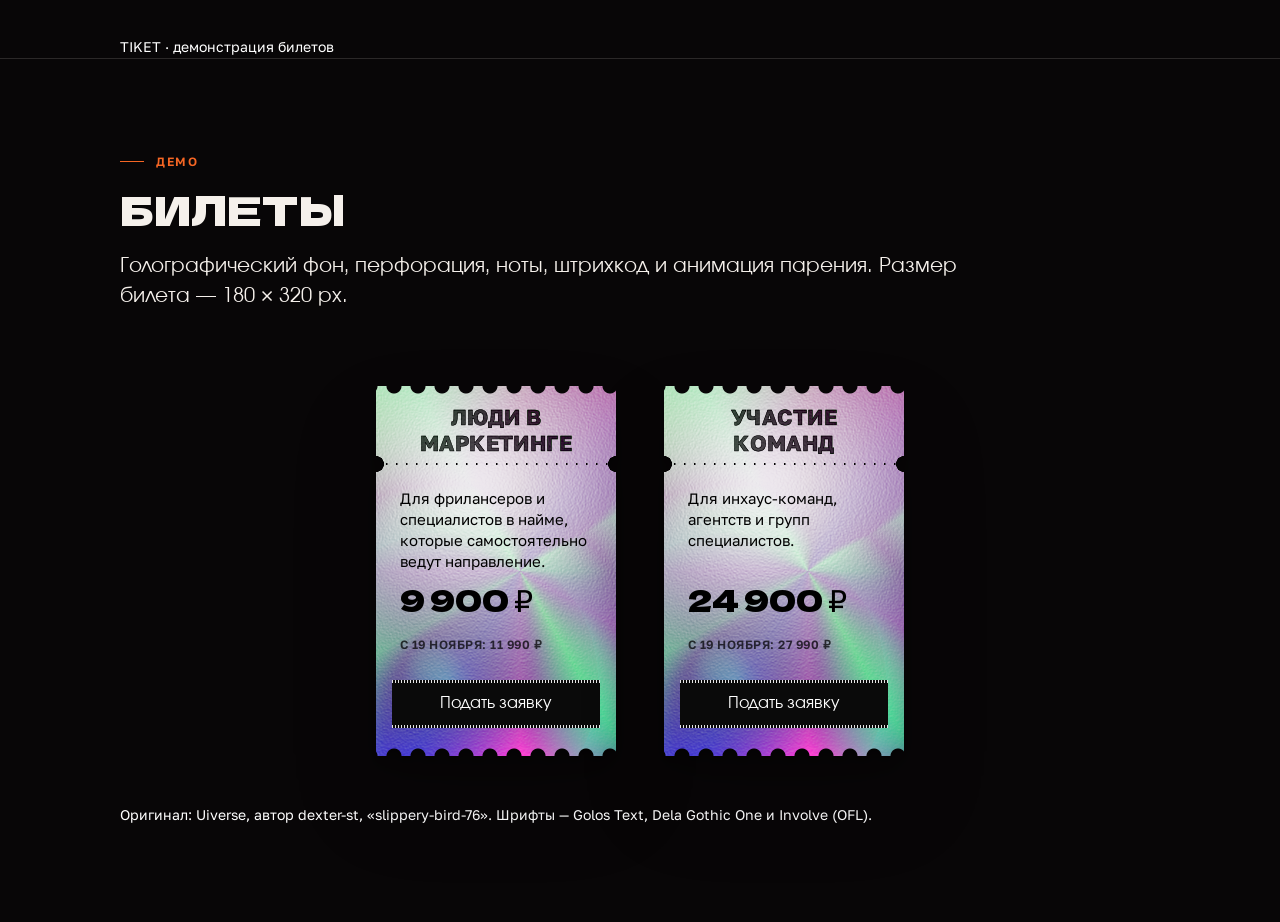
==== tiket/index.html @ 667cc705 "Tiket: демонстрация билетов" ====
<!DOCTYPE html>
<html lang="ru">
<head>
  <meta charset="UTF-8" />
  <meta name="viewport" content="width=device-width, initial-scale=1" />
  <title>Tiket — билеты</title>
  <meta name="theme-color" content="#080607" />
  <link rel="icon" href="data:image/svg+xml,%3Csvg xmlns='http://www.w3.org/2000/svg' viewBox='0 0 32 32'%3E%3Crect width='32' height='32' rx='6' fill='%23F56624'/%3E%3C/svg%3E">
  <link rel="stylesheet" href="css/tokens.css?v=9" />
  <link rel="stylesheet" href="css/style.css?v=51" />

  <style>
    /* ==========================================================================
       Билеты — стиль Uiverse (dexter-st, slippery-bird-76), перенесён без
       изменения значений. Отличия только технические:
       1) классы получили префикс ticket-, чтобы стили сайта (.card, .header,
          .footer, .body, .number и т.д.) не перекрывали билет;
       2) keyframes и id SVG-фильтра переименованы, чтобы не пересекаться с сайтом;
       3) возвращены значения по умолчанию демо-страницы Uiverse: чёрный текст,
          line-height normal, нулевой радиус (сайт задаёт белый текст и радиус 4px);
       4) один общий SVG-фильтр на два билета (в оригинале фильтр лежал в карточке);
       5) шрифты демо берутся из локальной папки fonts.
       ========================================================================== */

    .ticket-demo {
      position: relative;
      display: flex;
      flex-wrap: wrap;
      align-items: flex-start;
      justify-content: center;
      gap: 48px;
      padding: 24px 0 8px;
    }

    .ticket-filter {
      position: absolute;
      width: 0;
      height: 0;
      overflow: hidden;
    }

    /* ---------- оригинальный CSS билета ---------- */

    .ticket {
      --width: 240px;
      --height: 370px;
      --perforation-size: 12px;
      --cutouts-adjust: 70px;

      position: relative;
      display: grid;
      grid-template-rows: auto 1fr auto;
      gap: 1rem;
      grid-template-areas:
        "header"
        "body"
        "footer";

      width: var(--width);
      height: var(--height);
      padding: var(--perforation-size) 0;

      font-family: var(--font-base);
      font-size: 1rem;
      user-select: none;
      overflow: hidden;

      /* возврат к значениям по умолчанию оригинальной демо-страницы */
      color: #000;
      line-height: normal;
      border-radius: 0;

      filter: drop-shadow(0 2px 1px #00000025) drop-shadow(0 4px 3px #00000025)
        drop-shadow(0 10px 9px #00000025) drop-shadow(0 20px 20px #00000025)
        drop-shadow(0 40px 40px #00000025);
      animation: ticket-hover 3s ease infinite;
      will-change: transform;
    }

    @keyframes ticket-hover {
      50% {
        transform: translateY(-7px);
      }
    }

    .ticket-bg {
      position: absolute;
      inset: 0;
      border-radius: inherit;
      background-color: #fff;
      filter: url(#ticket-bump);
      mask:
        /* top perforations */
        radial-gradient(
          circle at 50% 0,
          #fff0 calc(var(--perforation-size) - 5px),
          #000 calc(var(--perforation-size) - 4px)
        ),
        /* bottom perforations */
          radial-gradient(
            circle at 50% 100%,
            #fff0 calc(var(--perforation-size) - 5px),
            #000 calc(var(--perforation-size) - 4px)
          ),
        /* left notch */
          radial-gradient(circle 8px at left center, #000 98%, #0000 100%),
        /* right notch */
          radial-gradient(circle 8px at right center, #000 98%, #0000 100%),
        /* cut perforation */
          repeating-linear-gradient(
            90deg,
            #000 10px,
            #000 15px,
            #0000 16px,
            #0000 24px
          );

      mask-repeat: repeat-x, repeat-x, no-repeat, no-repeat, repeat-x;

      mask-size:
        calc(var(--perforation-size) * 2) 100%,
        calc(var(--perforation-size) * 2) 100%,
        16px 16px,
        16px 16px,
        10px 2px;

      mask-position:
        calc(0.5 * var(--perforation-size)) top,
        calc(0.5 * var(--perforation-size)) bottom,
        left var(--cutouts-adjust),
        right var(--cutouts-adjust),
        0 calc(var(--cutouts-adjust) + 7px);

      mask-composite: intersect, exclude, add, add;
    }

    .ticket-holographic {
      background-image: linear-gradient(to bottom, #fe58, 90%, #0002),
        conic-gradient(
          at 60% 50%,
          #ccc,
          #ff6bfe,
          #00f9f8,
          #ddd,
          #0081fd,
          #eef0bc,
          #0081fd,
          #ff6bfe,
          #0002,
          #0081fd,
          #ddd,
          #01fefb,
          #ccc
        );
    }
    .ticket-holographic::before {
      content: "";
      position: absolute;
      inset: 0;
      border-radius: inherit;
      background: radial-gradient(circle at 70% 20%, #f0f, #0000),
        repeating-radial-gradient(circle at 30% 80%, #fff, #f4a 48px, #eeeeee 150px);
      mix-blend-mode: color-burn;
    }
    .ticket-holographic::after {
      content: "";
      position: absolute;
      inset: 0;
      border-radius: inherit;
      background: linear-gradient(to bottom, #f205, #f00, #0f0, #f205);
      mix-blend-mode: difference;

      animation: ticket-bg-pos 3s ease-in-out infinite alternate;
      background-position: 0 0;
      background-size: 100% 300%;
      background-repeat: repeat;
    }

    @keyframes ticket-bg-pos {
      to {
        background-position: 0 500px;
      }
    }

    .ticket-header {
      position: relative;
      grid-area: header;
      margin: 0 8px;
      text-align: center;
      z-index: 1;
      font-family: var(--font-base);
      font-weight: 700;
      font-size: 2.75rem;
      letter-spacing: 2px;
      color: #ffffff9f;
      text-shadow: 0 0 0 #000;
      -webkit-text-stroke: #fff 0.5px;
      mix-blend-mode: difference;
    }

    .ticket-header--name {
      display: flex;
      flex-direction: column;
      justify-content: center;
      height: 66px;
      font-size: 1.35rem;
      line-height: 1.2;
      letter-spacing: 0.02em;
    }

    .ticket-body {
      grid-area: body;
      margin: 0 1em;
      padding: 0.5em;
      font-weight: 400;
      z-index: 1;
    }

    .ticket-desc {
      min-height: 86px;
      margin: 0 0 10px;
      font-size: 15px;
      line-height: 1.4;
    }

    .ticket-price {
      margin: 0;
      color: #000;
      font-family: var(--slogan-font);
      font-size: 30px;
      font-weight: 400;
      line-height: 1.05;
      letter-spacing: -0.01em;
      white-space: nowrap;
    }

    .ticket-gap {
      height: 1.35em;
    }

    .ticket-note {
      margin: 0;
      font-size: 12px;
      font-weight: 600;
      letter-spacing: 0.04em;
      line-height: 1.4;
      text-transform: uppercase;
      white-space: nowrap;
      opacity: 0.72;
    }

    .ticket-footer {
      grid-area: footer;
      z-index: 1;

      margin: 0 1em 1em 1em;
    }

    .ticket-cta {
      position: relative;
      display: flex;
      align-items: center;
      justify-content: center;
      width: 100%;
      height: 48px;
      padding: 0 12px;
      background: #0a0a0a;
      color: #fff;
      font-family: var(--font-ui);
      font-size: 16px;
      font-weight: 400;
      letter-spacing: 0;
      line-height: 1.2;
      text-align: center;
      text-transform: none;
      text-decoration: none;
      overflow: hidden;
      transition: background 0.2s ease, color 0.2s ease;
    }

    .ticket-cta::before,
    .ticket-cta::after {
      content: "";
      position: absolute;
      left: 0;
      right: 0;
      height: 3px;
      background: repeating-linear-gradient(
        to right,
        currentColor 0 1px,
        transparent 1px 3px,
        currentColor 3px 4px,
        transparent 4px 6px
      );
      opacity: 0.9;
    }

    .ticket-cta::before { top: 0; }
    .ticket-cta::after { bottom: 0; }

    .ticket-cta:hover {
      background: #fff;
      color: #000;
    }

    .ticket-cta:focus-visible {
      outline: 2px solid #0a0a0a;
      outline-offset: 2px;
    }

    .test-note {
      max-width: 760px;
      margin-top: 40px;
    }

    @media (max-width: 560px) {
      .ticket-demo { gap: 32px; }
    }

    /* ==========================================================================
       Постеры — стиль Uiverse (mamyapro123, curvy-snake-6), перенесён
       без изменения визуальных значений. Отличия только технические:
       1) добавлены обёртка .manifesto-demo, ряд .poster-row и кнопка .poster-cta;
       2) шрифты заменены на свободные: Impact → Oswald, Georgia → Literata,
          Courier New → JetBrains Mono (все OFL);
       3) line-height normal возвращён, чтобы стили сайта не растягивали ленту;
       4) чекбокс скрыт визуально, но остаётся доступен с клавиатуры;
       5) переключатель один на два постера — режим меняется сразу у обоих.
       ========================================================================== */

    .manifesto-demo {
      max-width: 1040px;
      margin: 0 auto;
      padding: clamp(24px, 3vw, 40px) clamp(12px, 2vw, 20px);
      background: transparent;
    }

    .manifesto-demo .manifesto-showcase .presentation-stage {
      padding-left: 0;
      padding-right: 0;
    }

    .poster-row {
      display: flex;
      flex-wrap: wrap;
      align-items: flex-start;
      justify-content: center;
      gap: 24px;
      width: 100%;
    }

    .poster-cta {
      display: inline-flex;
      align-items: center;
      justify-content: center;
      gap: 8px;
      width: 100%;
      min-height: 52px;
      margin-top: 14px;
      padding: 12px 20px;
      border: 2px solid var(--text-main);
      background: var(--text-main);
      color: var(--bg-inner);
      font-family: var(--font-mono);
      font-size: 0.75rem;
      font-weight: 700;
      letter-spacing: 0.06em;
      line-height: 1;
      text-transform: uppercase;
      text-decoration: none;
      box-shadow: 3px 3px 0px var(--accent);
      transition: transform 0.2s ease, box-shadow 0.2s ease,
        background 0.3s ease, color 0.3s ease;
      cursor: pointer;
    }

    .poster-cta:hover {
      transform: translate(-2px, -2px);
      box-shadow: 5px 5px 0px var(--accent);
    }

    .poster-cta:active {
      transform: translate(2px, 2px);
      box-shadow: 0px 0px 0px var(--accent);
    }

    .poster-cta:focus-visible {
      outline: 3px solid var(--text-main);
      outline-offset: 3px;
    }

    /* --- оригинальный CSS постера --- */
    .manifesto-showcase {
      --bg-outer: transparent; /* Fully transparent background */
      --bg-inner: #fdfdfa;
      --text-main: #0a0a0a;
      --accent: #ff2a00;
      --shadow-color: #0a0a0a;

      --geo-radius: 0%;
      --geo-bg: repeating-linear-gradient(
        45deg,
        var(--text-main) 0 2px,
        transparent 2px 10px
      );
      --geo-pos-x: -10%;
      --geo-pos-y: -10%;

      --font-display: "Oswald", sans-serif;
      --font-body: "Literata", serif;
      --font-mono: "JetBrains Mono", "Literata", monospace;

      position: relative;
      width: 100%;
      height: auto;
      display: flex;
      align-items: center;
      justify-content: center;
      box-sizing: border-box;
      line-height: normal;
    }

    .manifesto-showcase * {
      box-sizing: border-box;
    }

    /* Theme 2: Acid Brutalism (Triggered by checkbox) */
    .manifesto-showcase:has(.rebel-toggle:checked) {
      --bg-inner: #111111;
      --text-main: #ccff00;
      --accent: #ff007f;
      --shadow-color: #ff007f;

      --geo-radius: 50%;
      --geo-bg: radial-gradient(circle, var(--accent) 0%, transparent 70%);
      --geo-pos-x: 20%;
      --geo-pos-y: 20%;

      --font-display: "Oswald", sans-serif;
      --font-body: "Literata", serif;
    }

    .manifesto-showcase .rebel-toggle {
      position: absolute;
      width: 1px;
      height: 1px;
      margin: -1px;
      padding: 0;
      overflow: hidden;
      clip: rect(0 0 0 0);
      white-space: nowrap;
      border: 0;
    }

    .manifesto-showcase .rebel-toggle:focus-visible ~ .presentation-stage .aesthetic-switch {
      outline: 3px solid var(--text-main);
      outline-offset: 3px;
    }

    .manifesto-showcase .presentation-stage {
      display: flex;
      flex-direction: column;
      justify-content: center;
      align-items: center;
      width: 100%;
      height: auto;
      background-color: var(--bg-outer);
      padding: 10px;
      font-family: var(--font-body);
      perspective: 1000px;
    }

    /* --- THE CONTROL SWITCH --- */
    .manifesto-showcase .aesthetic-switch {
      display: inline-flex;
      align-items: center;
      justify-content: center;
      padding: 8px 16px;
      margin-bottom: 1.5rem; /* Reduced margin to fit */
      background: var(--text-main);
      color: var(--bg-inner);
      font-family: var(--font-mono);
      font-weight: bold;
      font-size: 0.75rem; /* Scaled down */
      letter-spacing: 1px;
      cursor: pointer;
      border: 2px solid var(--text-main);
      box-shadow: 3px 3px 0px var(--accent);
      transition: all 0.3s ease;
      z-index: 50;
      text-transform: uppercase;
    }

    .manifesto-showcase .aesthetic-switch:hover {
      transform: translate(-2px, -2px);
      box-shadow: 5px 5px 0px var(--accent);
    }

    .manifesto-showcase .aesthetic-switch:active {
      transform: translate(2px, 2px);
      box-shadow: 0px 0px 0px var(--accent);
    }

    .manifesto-showcase .mode-chaos {
      display: none;
    }
    .manifesto-showcase .rebel-toggle:checked ~ .presentation-stage .mode-clean {
      display: none;
    }
    .manifesto-showcase .rebel-toggle:checked ~ .presentation-stage .mode-chaos {
      display: inline;
    }

    /* --- THE POSTER ARTIFACT --- */
    .manifesto-showcase .poster-card {
      position: relative;
      width: min(480px, 100%);
      height: 450px;
      background-color: var(--bg-inner);
      border: 2px solid var(--text-main);
      box-shadow: 8px 8px 0px var(--shadow-color);
      overflow: hidden;
      transition: all 0.6s cubic-bezier(0.83, 0, 0.17, 1);
      transform-style: preserve-3d;
    }

    .manifesto-showcase .poster-card:hover {
      transform: rotateY(5deg) rotateX(2deg) scale(1.02);
      box-shadow: 12px 12px 0px var(--shadow-color);
    }

    /* --- TEXTURES & GRIDS (Pure CSS) --- */
    .manifesto-showcase .css-mesh-grain {
      position: absolute;
      inset: 0;
      background-image: radial-gradient(var(--text-main) 1px, transparent 1px);
      background-size: 4px 4px;
      opacity: 0.15;
      pointer-events: none;
      z-index: 10;
    }

    .manifesto-showcase .drafting-grid {
      position: absolute;
      inset: 0;
      background-image: linear-gradient(
          to right,
          var(--text-main) 1px,
          transparent 1px
        ),
        linear-gradient(to bottom, var(--text-main) 1px, transparent 1px);
      background-size: 20% 20%;
      opacity: 0.1;
      pointer-events: none;
    }

    /* --- GEOMETRIC ART --- */
    .manifesto-showcase .geo-orb {
      position: absolute;
      top: var(--geo-pos-y);
      right: var(--geo-pos-x);
      width: 60%;
      height: 45%;
      background: var(--geo-bg);
      border-radius: var(--geo-radius);
      transition: all 0.8s cubic-bezier(0.83, 0, 0.17, 1);
      mix-blend-mode: multiply;
      opacity: 0.8;
    }

    /* --- TYPOGRAPHY --- */
    .manifesto-showcase .type-container {
      position: absolute;
      top: 10%;
      left: 5%;
      display: flex;
      flex-direction: column;
      z-index: 5;
    }

    .manifesto-showcase .huge-text {
      font-family: var(--font-display);
      font-weight: 700;
      font-size: clamp(4rem, 8vw, 5rem);
      line-height: 0.8;
      letter-spacing: -0.04em;
      color: var(--text-main);
      text-transform: uppercase;
      mix-blend-mode: exclusion;
      position: relative;
      transition: color 0.6s ease;
    }

    .manifesto-showcase .word-2 {
      margin-left: 10%;
      color: transparent;
      -webkit-text-stroke: 2px var(--text-main);
    }

    /* --- MARQUEE CAUTION TAPE --- */
    .manifesto-showcase .tape-ribbon {
      position: absolute;
      top: 46%;
      left: -30%;
      width: 160%;
      background: var(--accent);
      color: var(--bg-inner);
      transform: rotate(-12deg) scale(1.05);
      padding: 0.6rem 0;
      font-family: var(--font-mono);
      font-size: 0.8rem;
      font-weight: 900;
      white-space: nowrap;
      box-shadow: 0 5px 15px rgba(0, 0, 0, 0.3);
      z-index: 20;
      display: flex;
      overflow: hidden;
      transition: all 0.6s ease;
    }

    .manifesto-showcase .tape-scroll {
      display: flex;
      width: max-content;
      animation: manifestoScrollText 10s linear infinite;
      will-change: transform;
    }

    .manifesto-showcase .tape-scroll span {
      padding-right: 1rem;
    }

    @keyframes manifestoScrollText {
      to {
        transform: translateX(-50%);
      }
    }

    /* --- FOOTER & BARCODE --- */
    .manifesto-showcase .poster-footer {
      position: absolute;
      bottom: 5%;
      left: 5%;
      right: 5%;
      display: flex;
      justify-content: space-between;
      align-items: flex-end;
      z-index: 5;
      border-top: 2px solid var(--text-main);
      padding-top: 0.6rem;
      transition: border-color 0.6s ease;
    }

    .manifesto-showcase .barcode {
      width: 50px;
      height: 25px;
      /* Pure CSS Barcode Generator */
      background: repeating-linear-gradient(
        to right,
        var(--text-main) 0,
        var(--text-main) 2px,
        transparent 2px,
        transparent 4px,
        var(--text-main) 4px,
        var(--text-main) 6px,
        transparent 6px,
        transparent 10px,
        var(--text-main) 10px,
        var(--text-main) 11px,
        transparent 11px,
        transparent 15px,
        var(--text-main) 15px,
        var(--text-main) 19px,
        transparent 19px,
        transparent 22px
      );
      transition: background 0.6s ease;
    }

    .manifesto-showcase .manifesto-text {
      max-width: 72%;
      text-align: right;
      color: var(--text-main);
      transition: color 0.6s ease;
    }

    .manifesto-showcase .manifesto-text p {
      margin: 0;
    }

    .manifesto-showcase .desc {
      font-family: var(--font-base);
      font-size: 1rem;
      line-height: 1.45;
      opacity: 0.85;
      hyphens: none;
      text-wrap: pretty;
    }

    .manifesto-showcase .desc-date {
      display: block;
      margin-top: 6px;
      white-space: nowrap;
    }

    .manifesto-showcase .poster-price {
      margin: 0 0 0.35rem !important;
      font-family: var(--font-base);
      font-size: 1.375rem;
      font-weight: 800;
      line-height: 1.2;
      letter-spacing: -0.01em;
      text-transform: none;
    }

    .manifesto-showcase .nowrap {
      white-space: nowrap;
    }

    /* Reaction to Chaos Mode Checkbox */
    .manifesto-showcase .rebel-toggle:checked ~ .presentation-stage .geo-orb {
      animation: manifestoPulseAcid 3s ease-in-out infinite alternate;
      mix-blend-mode: screen;
      filter: blur(14px);
      will-change: transform, opacity;
    }

    .manifesto-showcase .rebel-toggle:checked ~ .presentation-stage .huge-text {
      text-shadow:
        4px 4px 0px var(--accent),
        -2px -2px 0px #00ffff;
      mix-blend-mode: normal;
    }

    @keyframes manifestoPulseAcid {
      0% {
        transform: scale(1) translate(0, 0);
        opacity: 0.6;
      }
      100% {
        transform: scale(1.2) translate(-10%, 10%);
        opacity: 1;
      }
    }

    /* Пауза всех CSS-анимаций, когда блок вне экрана или вкладка неактивна */
    .anim-paused *,
    .anim-paused *::before,
    .anim-paused *::after,
    body.page-hidden *,
    body.page-hidden *::before,
    body.page-hidden *::after {
      animation-play-state: paused !important;
    }

    @media (max-width: 560px) {
      .manifesto-showcase .poster-card { height: 540px; }
    }
  </style>
</head>
<body>

<main>

  <div class="wrap" style="padding-top:36px;padding-bottom:0">
    <p class="small muted">TIKET · демонстрация билетов</p>
  </div>

  <!-- ТЕСТ: те же тарифы в виде билетов -->
  <section class="section" id="tickets">
    <div class="wrap">
      <div class="section-head">
        <span class="eyebrow">Демо</span>
        <h2>Билеты</h2>
        <p class="lead">Голографический фон, перфорация, ноты, штрихкод и анимация парения. Размер билета — 180 × 320 px.</p>
      </div>

      <div class="ticket-demo">
        <svg class="ticket-filter" aria-hidden="true" focusable="false">
          <filter id="ticket-bump">
            <feTurbulence
              result="noise"
              numOctaves="3"
              baseFrequency="0.7"
              type="fractalNoise"
            ></feTurbulence>
            <feSpecularLighting
              in="noise"
              result="specular"
              lighting-color="#fffffc"
              specularExponent="25"
              specularConstant="0.8"
              surfaceScale="0.15"
            >
              <fePointLight z="210" y="100" x="100"></fePointLight>
            </feSpecularLighting>
            <feComposite
              result="noise2"
              operator="in"
              in="specular"
              in2="SourceGraphic"
            ></feComposite>
            <feBlend mode="screen" in2="noise2" in="SourceGraphic"></feBlend>
          </filter>
        </svg>

        <div class="ticket">
          <div class="ticket-header ticket-header--name">
            <span class="ticket-title">ЛЮДИ В<br />МАРКЕТИНГЕ</span>
          </div>
          <div class="ticket-body">
            <p class="ticket-desc">Для фрилансеров и специалистов в найме, которые самостоятельно ведут направление.</p>
            <div class="ticket-price">9&nbsp;900&nbsp;₽</div>
            <div class="ticket-gap" aria-hidden="true"></div>
            <p class="ticket-note">с&nbsp;19&nbsp;ноября: 11&nbsp;990&nbsp;₽</p>
          </div>
          <div class="ticket-footer">
            <a class="ticket-cta" href="#tickets" aria-label="Подать заявку — Люди в маркетинге, 9 900 ₽">Подать заявку</a>
          </div>

          <div class="ticket-bg ticket-holographic"></div>
        </div>

        <div class="ticket">
          <div class="ticket-header ticket-header--name">
            <span class="ticket-title">УЧАСТИЕ<br />КОМАНД</span>
          </div>
          <div class="ticket-body">
            <p class="ticket-desc">Для инхаус-команд, агентств и групп специалистов.</p>
            <div class="ticket-price">24&nbsp;900&nbsp;₽</div>
            <div class="ticket-gap" aria-hidden="true"></div>
            <p class="ticket-note">с&nbsp;19&nbsp;ноября: 27&nbsp;990&nbsp;₽</p>
          </div>
          <div class="ticket-footer">
            <a class="ticket-cta" href="#tickets" aria-label="Подать заявку — Участие команд, 24 900 ₽">Подать заявку</a>
          </div>

          <div class="ticket-bg ticket-holographic"></div>
        </div>
      </div>

      <p class="small muted test-note">Оригинал: Uiverse, автор dexter-st, «slippery-bird-76». Шрифты — Golos Text, Dela Gothic One и Involve (OFL).</p>
    </div>
  </section>

</main>

<script src="js/anim-pause.js?v=1"></script>
</body>
</html>
---- tiket/css/tokens.css ----
/* ==========================================================================
   Демо — токены дизайн-системы
   Снято с живого сайта 31/10/2026. Тёмная сцена — основная.
   Шрифты — локальные файлы в fonts/ (OFL, список в ШРИФТЫ.md).
   ========================================================================== */

@font-face {
  font-family: "Dela Award";
  src: url("../fonts/dela-gothic-one-cyrillic.woff2") format("woff2");
  font-weight: 400;
  font-style: normal;
  font-display: swap;
  unicode-range: U+0301, U+0400-045F, U+0490-0491, U+04B0-04B1, U+2116;
}
@font-face {
  font-family: "Dela Award";
  src: url("../fonts/dela-gothic-one-latin.woff2") format("woff2");
  font-weight: 400;
  font-style: normal;
  font-display: swap;
}
@font-face {
  font-family: "Involve";
  src: url("../fonts/Involve-Regular.woff2") format("woff2");
  font-weight: 400;
  font-style: normal;
  font-display: swap;
}
@font-face {
  font-family: "Golos Award";
  src: url("../fonts/golos-text-cyrillic.woff2") format("woff2");
  font-weight: 400 900;
  font-style: normal;
  font-display: swap;
  unicode-range: U+0400-045F, U+0490-0491, U+04B0-04B1, U+2116;
}
@font-face {
  font-family: "Golos Award";
  src: url("../fonts/golos-text-latin.woff2") format("woff2");
  font-weight: 400 900;
  font-style: normal;
  font-display: swap;
}

:root {
  /* --- тёмная сцена (по умолчанию) --- */
  --ground: #080607;
  --scene-ink: #F5F0EB;
  --scene-muted: #FFFFFF;
  --scene-dim: #F5F0EB;
  --control-surface: #15111280;
  --action-border: #C8C2BC;
  --brand-accent: #F56624;
  --accent-text: #F56624;
  --fire-glow: #FF7B39;

  /* --- светлые поверхности (панели, служебные экраны) --- */
  --paper: #ECE9E3;
  --paper-raised: #F5F2EC;
  --panel: #ECE9E3;
  --form-surface: #ECE9E3;
  --ink: #25292E;
  --ink-soft: #3F423F;
  --muted: #4A4D48;
  --line: #555957;
  --field-line: #94958E;
  --placeholder: #696B64;
  --disabled-ink: #7E8077;
  --disabled-line: #AAA99F;
  --error: #A62C18;
  --accent-paper: #FF3838;
  --close-hover: #DEDBD3;
  --backdrop: #0A090BB3;
  --scroll-thumb: #4A4442;
  --scroll-track: #080607;

  /* --- типографика: шкала ---
     Семь ступеней — единственные допустимые размеры: 12 / 14 / 16 / 20 / 24 +
     h2 и h1. Новый размер сначала появляется в ДИЗАЙН-СИСТЕМА.md (раздел 1.2),
     потом здесь. Исключения, которые надо свести: h1 34px на ≤360px,
     h1 жюри clamp(30px, 8.4vw, 60.48px), .prose clamp(20px, 2vw, 24px). */
  --fs-micro: 12px;                 /* подписи, номера, метки */
  --fs-small: 14px;                 /* мелкий текст, примечания */
  --fs-body: 16px;                  /* основной текст */
  --fs-lead: 20px;                  /* лид, подзаголовки, названия */
  --fs-prose: 24px;                 /* крупный вводный текст */
  --fs-h3: 20px;
  --fs-h2: clamp(28px, 3.6vw, 40px);
  --fs-h1: clamp(40px, 6vw, 60.48px);

  /* --- сетка --- */
  --edge: clamp(24px, 4vw, 72px);
  --action-w: 244px;
  --action-h: 54px;
  --page-col: 1040px;

  /* --- радиусы --- */
  --radius: 4px;
  --radius-sm: 6px;
  --radius-pill: 40px;

  /* --- типографика --- */
  --slogan-font: "Dela Award", sans-serif;
  --slogan-size: clamp(56px, 6vw, 72px);
  --slogan-optical: .84;
  --slogan-weight: 400;
  --slogan-leading: 1.06;
  --slogan-tracking: -.012em;
  --display-size: calc(var(--slogan-size) * var(--slogan-optical));

  --invitation-font: "Involve", serif;
  --font-base: "Golos Award", Arial, sans-serif;
  --font-ui: "Involve", sans-serif;

  /* --- производные токены сайта --- */
  --rule: #C8C2BC2E;          /* волосяная линия на тёмном */
  --rule-strong: #C8C2BC52;   /* рамка карточек и блоков */
  --paper-rule: #D2CEC7;      /* волосяная линия на бумаге */
  --paper-rule-strong: #B4B0A9; /* рамка карточек на бумаге */
  --scene-faint: #F5F0EB;     /* третьестепенный текст — белый */
  --selection: #FFB38A;       /* персиковый тинт оранжевого логотипа */

  /* --- анимация --- */
  --ease: cubic-bezier(.22, 1, .36, 1);
}

/* ==========================================================================
   База
   ========================================================================== */

*, *::before, *::after { box-sizing: border-box; }

html {
  font-family: var(--font-base);
  font-size: 16px;
  background: var(--ground);
  color: var(--scene-ink);
  color-scheme: dark;
  -webkit-font-smoothing: antialiased;
  -moz-osx-font-smoothing: grayscale;
  scroll-behavior: smooth;
  overflow-x: clip;
}

body {
  margin: 0;
  background: var(--ground);
  color: var(--scene-ink);
  font-size: 16px;
  line-height: 1.6;
  overflow-x: clip;
}

img, svg, canvas { display: block; max-width: 100%; }

a { color: inherit; }

button, input, select, textarea { font: inherit; color: inherit; }

::selection {
  background: var(--selection);
  color: #1A0F0A;
}

::-moz-selection {
  background: var(--selection);
  color: #1A0F0A;
}

:focus-visible {
  outline: 2px solid var(--action-border);
  outline-offset: 3px;
}

::-webkit-scrollbar { width: 10px; height: 10px; }
::-webkit-scrollbar-track { background: var(--scroll-track); }
::-webkit-scrollbar-thumb { background: var(--scroll-thumb); border-radius: 10px; }
::-webkit-scrollbar-thumb:hover { background: var(--scene-muted); }

@media (prefers-reduced-motion: reduce) {
  html { scroll-behavior: auto; }
  *, *::before, *::after {
    animation-duration: .01ms !important;
    animation-iteration-count: 1 !important;
    transition-duration: .01ms !important;
  }
}
---- tiket/css/style.css ----
/* ==========================================================================
   Демо — стили на дизайн-системе
   Тёмная сцена, Dela Award / Involve / Golos Award, рамки 1px, радиус 4px.
   Без теней, градиентов и фоновых эффектов.
   ========================================================================== */

/* ---------- базовая типографика ---------- */

h1, h2, h3, h4, p, ul, ol, figure, blockquote { margin: 0; }

h1 {
  font-family: var(--slogan-font);
  font-size: var(--fs-h1);
  font-weight: var(--slogan-weight);
  line-height: 1.06;
  letter-spacing: var(--slogan-tracking);
  text-transform: uppercase;
  overflow-wrap: break-word;
}

h2 {
  font-family: var(--slogan-font);
  font-size: var(--fs-h2);
  font-weight: 400;
  line-height: 1.14;
  letter-spacing: -.01em;
  text-transform: uppercase;
  text-wrap: balance;
  overflow-wrap: break-word;
}

h3 {
  font-family: var(--font-ui);
  font-size: 20px;
  font-weight: 400;
  line-height: 1.3;
}

h4 {
  font-family: var(--font-ui);
  font-size: 16px;
  font-weight: 400;
  line-height: 1.35;
}

p { font-size: 16px; }

.sr-only {
  position: absolute;
  width: 1px;
  height: 1px;
  padding: 0;
  margin: -1px;
  overflow: hidden;
  clip: rect(0 0 0 0);
  white-space: nowrap;
  border: 0;
}

a { text-decoration: none; }
a:hover { text-decoration: none; }

.lead {
  font-family: var(--invitation-font);
  font-size: var(--fs-lead);
  line-height: 1.5;
  letter-spacing: 0;
  color: var(--scene-dim);
}

.muted { color: var(--scene-muted); }
.small { font-size: 14px; line-height: 1.55; }

/* принудительный перенос только в узкой раскладке */
.br-mobile { display: none; }

.wrap {
  width: 100%;
  max-width: calc(var(--page-col) + var(--edge) * 2);
  margin-inline: auto;
  padding-inline: var(--edge);
}

/* Контент выше фиксированной сцены с огнём. */
.site {
  position: relative;
  z-index: 1;
}

/* ---------- кнопки ---------- */

.btn {
  position: relative;
  isolation: isolate;
  display: inline-flex;
  align-items: center;
  justify-content: center;
  gap: 10px;
  min-width: var(--action-w);
  min-height: var(--action-h);
  padding: 15px 26px;
  border: 1px solid var(--action-border);
  border-radius: var(--radius);
  background: transparent;
  color: var(--scene-ink);
  font-family: var(--font-ui);
  font-size: 16px;
  line-height: 1.2;
  text-align: center;
  white-space: nowrap;
  cursor: pointer;
  transition: background .2s var(--ease), border-color .2s var(--ease), color .2s var(--ease);
}

.star-border__light {
  position: absolute;
  top: -48px;
  left: -48px;
  z-index: -1;
  width: calc(100% + 96px);
  height: calc(100% + 96px);
  max-width: none;
  pointer-events: none;
}

.btn:hover {
  background: var(--control-surface);
  text-decoration: none;
}

.btn--ghost {
  border-color: color-mix(in srgb, currentColor 45%, transparent);
  background: color-mix(in srgb, var(--ground) 50%, transparent);
}

.btn--ghost:hover {
  border-color: color-mix(in srgb, currentColor 65%, transparent);
  background: color-mix(in srgb, var(--ground) 70%, transparent);
}

.btn--sm {
  min-width: 0;
  min-height: 44px;
  height: 44px;
  padding: 0 20px;
  font-size: 14px;
}

.btn--block { width: 100%; }

/* ---------- шапка ---------- */

.header {
  position: sticky;
  top: 0;
  z-index: 50;
  overflow: clip;
  background: rgba(8, 6, 7, .94);
  border-bottom: 1px solid var(--rule);
}

.header__inner {
  display: flex;
  align-items: center;
  gap: clamp(20px, 3vw, 44px);
  min-height: 96px;
}

.logo {
  display: block;
  flex: none;
  line-height: 0;
}

.logo__img {
  width: auto;
  height: 32px;
}

.nav {
  display: flex;
  align-items: center;
  gap: clamp(18px, 2.4vw, 36px);
  margin-left: auto;
}

.nav__list {
  display: flex;
  align-items: center;
  gap: clamp(16px, 2.2vw, 30px);
  margin: 0;
  padding: 0;
  list-style: none;
}

.nav__list a {
  position: relative;
  display: inline-block;
  padding: 6px 0;
  color: var(--scene-ink);
  font-family: var(--font-base);
  font-size: 14px;
  white-space: nowrap;
  font-weight: 500;
  letter-spacing: .08em;
  line-height: 1.2;
  text-transform: uppercase;
  transition: color .2s var(--ease);
}

.nav__list a::after {
  content: "";
  position: absolute;
  right: 0;
  bottom: 0;
  left: 0;
  height: 1px;
  background: var(--brand-accent);
  transform: scaleX(0);
  transform-origin: left;
  transition: transform .25s var(--ease);
}

.nav__list a:hover { color: var(--accent-text); }
.nav__list a:hover::after { transform: scaleX(1); }

.nav .btn { display: none; }
.header__cta { flex: none; }

body.menu-open { overflow: hidden; }

/* при открытом меню body становится скролл-контейнером и ломает sticky —
   фиксируем шапку, чтобы логотип и кнопка закрытия оставались на месте */
body.menu-open .header {
  position: fixed;
  top: 0;
  right: 0;
  left: 0;
}

.burger {
  display: none;
  flex: none;
  width: 44px;
  height: 44px;
  margin-left: auto;
  padding: 0;
  position: relative;
  border: 1px solid var(--rule-strong);
  border-radius: var(--radius);
  background: transparent;
  color: var(--scene-ink);
  cursor: pointer;
}

.burger span {
  position: absolute;
  left: 12px;
  right: 12px;
  height: 1px;
  background: currentColor;
  transition: transform .2s var(--ease), opacity .2s var(--ease);
}

.burger span:nth-child(1) { top: 15px; }
.burger span:nth-child(2) { top: 21px; }
.burger span:nth-child(3) { top: 27px; }

.burger[aria-expanded="true"] span:nth-child(1) { transform: translateY(6px) rotate(45deg); }
.burger[aria-expanded="true"] span:nth-child(2) { opacity: 0; }
.burger[aria-expanded="true"] span:nth-child(3) { transform: translateY(-6px) rotate(-45deg); }

/* ---------- первый экран ---------- */

.hero {
  position: relative;
  padding: clamp(56px, 7vw, 104px) 0 clamp(56px, 7vw, 94px);
}

.hero__brand {
  width: min(100%, 690px);
  margin: 0 0 28px;
}

.hero__logo {
  width: 100%;
  height: auto;
}

.hero__sub {
  margin: 0 0 clamp(32px, 4vw, 56px);
  color: var(--scene-ink);
  font-family: var(--slogan-font);
  font-size: clamp(18px, 5.9vw, 50.8px);
  font-weight: 400;
  letter-spacing: -.012em;
  line-height: 1.06;
  text-align: right;
  text-transform: uppercase;
}

/* Проблеск по слогану: красный отблеск огня пробегает слева направо.
   Белый слой снизу держит цвет текста, верхний — только полоса блика. */
@supports ((-webkit-background-clip: text) or (background-clip: text)) {
  .hero__sub {
    background-image:
      linear-gradient(105deg,
        rgba(255, 122, 60, 0) 44%,
        rgba(255, 92, 40, 0.36) 46.2%,
        rgba(255, 228, 208, 1) 49.5%,
        rgba(196, 38, 10, 0.92) 52.8%,
        rgba(255, 92, 40, 0.32) 55.4%,
        rgba(255, 122, 60, 0) 57.5%),
      linear-gradient(#f5f0eb, #f5f0eb);
    background-size: 240% 100%, 100% 100%;
    background-repeat: no-repeat;
    background-position: 100% 0, 0 0;
    -webkit-background-clip: text;
    background-clip: text;
    -webkit-text-fill-color: transparent;
    color: transparent;
    /* Цикл 8,4 с = 5,4 с на проход блика + 3 с паузы (64,286 %). */
    animation: slogan-glint 8.4s cubic-bezier(0.45, 0.05, 0.55, 0.95) infinite;
  }
}

/* Слева направо: окно идёт по градиенту от конца к началу,
   поэтому полоса блика движется вправо. */
@keyframes slogan-glint {
  0% {
    background-position: 100% 0, 0 0;
  }

  64.286%,
  100% {
    background-position: 0% 0, 0 0;
  }
}

/* Мобильный слоган на 7 % крупнее — класс ставит slogan.js,
   только если верхняя строка влезает по ширине. */
.hero__sub--measuring,
.hero__sub--big {
  font-size: calc(clamp(18px, 5.9vw, 50.8px) * 1.07);
  letter-spacing: -0.022em;
}

.hero__sub--measuring [data-slogan-line],
.hero__sub--big [data-slogan-line] {
  white-space: nowrap;
}

@media (prefers-reduced-motion: reduce) {
  .hero__sub {
    animation: none;
    background-position: 0% 0, 0 0;
  }
}

.hero__bottom {
  display: grid;
  grid-template-columns: minmax(0, 1.18fr) minmax(280px, .82fr);
  align-items: end;
  gap: clamp(36px, 5vw, 72px);
}

.hero__text { max-width: none; }
.hero__text p { color: var(--scene-ink); }
.hero__text .muted { font-size: 16px; }
.hero__text p + p { margin-top: 14px; }

.hero__cta {
  display: flex;
  flex-wrap: wrap;
  align-items: center;
  gap: 12px;
  margin-top: 36px;
}

.hero__aside {
  display: flex;
  flex-direction: column;
  padding-left: clamp(24px, 3vw, 40px);
  border-left: 1px solid var(--rule-strong);
}

/* Кнопки переехали в правую колонку — над датами. */
.hero__aside .hero__cta {
  margin: 0 0 28px;
}

/* Обе кнопки в один ряд: делят ширину поровну, min-width базовой
   кнопки (244px) не даёт им влезть в колонку. */
@media (min-width: 901px) {
  .hero__bottom {
    grid-template-columns: minmax(0, 1fr) minmax(520px, 1.05fr);
  }

  .hero__aside .hero__cta {
    flex-wrap: nowrap;
  }

  .hero__aside .hero__cta .btn {
    flex: 1 1 0;
    min-width: 0;
  }
}

/* Одинаковое затемнение под обеими кнопками первого экрана поверх огня. */
.hero__cta .btn,
.hero__cta .btn--ghost {
  background: color-mix(in srgb, var(--ground) 50%, transparent);
}

.hero__cta .btn:hover,
.hero__cta .btn--ghost:hover {
  background: color-mix(in srgb, var(--ground) 70%, transparent);
}

.dates-line { padding: 18px 0; border-top: 1px solid var(--rule); }
.dates-line:first-child { padding-top: 0; border-top: 0; }
.dates-line:last-child { padding-bottom: 0; }

.dates-line__label {
  margin-bottom: 8px;
  color: var(--accent-text);
  font-family: var(--font-base);
  font-size: 12px;
  font-weight: 600;
  letter-spacing: .14em;
  line-height: 1.3;
  text-transform: uppercase;
}

.dates-line__value {
  color: var(--scene-ink);
  font-family: var(--font-ui);
  font-size: var(--fs-lead);
  line-height: 1.35;
}

/* ---------- секции ---------- */

.section {
  padding: clamp(64px, 7.5vw, 108px) 0;
  border-top: 1px solid var(--rule);
  background: var(--ground);
  scroll-margin-top: 114px;
}

/* Второй экран прозрачный: под ним тот же огонь, что и на первом. */
.section#about {
  background: transparent;
}

.section--soft {
  background: var(--paper);
  color: var(--ink);
}
.section--tight { padding: clamp(48px, 5vw, 72px) 0; }

.section-head {
  max-width: 840px;
  margin-bottom: clamp(32px, 4vw, 52px);
}

.section-head h1 + .lead,
.section-head h2 + .lead,
.section-head h2 + .muted { margin-top: 18px; }
.section-head .lead + .muted { margin-top: 10px; }
.section-head .lead + .lead { margin-top: 10px; }

.eyebrow {
  display: flex;
  align-items: center;
  gap: 12px;
  margin-bottom: 18px;
  color: var(--accent-text);
  font-family: var(--font-base);
  font-size: 12px;
  font-weight: 600;
  letter-spacing: .14em;
  line-height: 1.2;
  text-transform: uppercase;
}

.eyebrow::before {
  content: "";
  width: 24px;
  height: 1px;
  flex: none;
  background: currentColor;
}

/* ---------- сетки и карточки ---------- */

.grid { display: grid; gap: 20px; }
.grid--2 { grid-template-columns: repeat(2, minmax(0, 1fr)); }
.grid--3 { grid-template-columns: repeat(3, minmax(0, 1fr)); }
.grid--4 { grid-template-columns: repeat(4, minmax(0, 1fr)); }

/* «Участие»: карточки друг под другом, во всю ширину блока */
#benefits .grid--4 { grid-template-columns: 1fr; }
#benefits .card p { max-width: 820px; }

.card {
  --card-border: var(--rule-strong);
  --card-surface: var(--ground);
  --card-border-hover: #C8C2BC80;
  --card-surface-hover: #0C090A;
  --card-cut-x: 72px;
  --card-cut-y: 60px;
  position: relative;
  isolation: isolate;
  display: flex;
  flex-direction: column;
  gap: 12px;
  padding: 28px;
  border: 0;
  border-radius: var(--radius);
  background: transparent;
}

.card::before,
.card::after {
  content: "";
  position: absolute;
  pointer-events: none;
  border-radius: var(--radius);
  clip-path: polygon(
    0 0,
    calc(100% - var(--card-cut-x)) 0,
    100% var(--card-cut-y),
    100% 100%,
    0 100%
  );
  transition: background .2s var(--ease);
}

.card::before {
  inset: 0;
  z-index: -2;
  background: var(--card-border);
}

.card::after {
  inset: 2px;
  z-index: -1;
  background: var(--card-surface);
}

@media (hover: hover) {
  .card:hover {
    --card-border: var(--card-border-hover);
    --card-surface: var(--card-surface-hover);
  }
}

.card__head {
  display: flex;
  align-items: center;
  gap: 12px;
  margin-bottom: 6px;
}

.card__icon {
  flex: none;
  width: 52px;
  height: 52px;
  color: var(--scene-ink);
}

.card__icon svg {
  width: 100%;
  height: 100%;
}

.card__num {
  color: var(--accent-text);
  font-family: var(--font-base);
  font-size: 12px;
  font-weight: 600;
  letter-spacing: .14em;
  line-height: 1.3;
  text-transform: uppercase;
}

.card p { font-size: 16px; line-height: 1.6; }

.card h3 { margin-top: 2px; }

/* «Участники»: без серого контура, картинка снизу во всю ширину текста */
#participants .card {
  padding-bottom: 16px;
}

#participants .card::before { display: none; }

#participants .card__figure {
  width: 100%;
  height: auto;
  margin-top: auto;            /* картинки прижаты к низу и стоят на одной линии */
  mix-blend-mode: multiply;    /* белый фон иллюстрации растворяется в бумаге */
}

#participants .card:nth-child(1) .card__figure,
#participants .card:nth-child(2) .card__figure { width: 90%; }

#participants .card:nth-child(3) .card__figure { width: 87%; }

/* «Участие»: белая карточка без контура, картинка справа, текст инвертирован */
#benefits .card {
  --card-surface: #FFFFFF;
  --card-surface-hover: #FFFFFF;
  display: grid;
  grid-template-columns: minmax(0, 1fr) clamp(112px, 13.3vw, 168px);
  grid-template-rows: auto 1fr;
  align-items: start;
  column-gap: clamp(20px, 3vw, 40px);
  color: var(--ink);
  /* обрезаем картинку по форме карточки, чтобы она не выходила за срезанный угол */
  clip-path: polygon(
    0 0,
    calc(100% - var(--card-cut-x)) 0,
    100% var(--card-cut-y),
    100% 100%,
    0 100%
  );
}

#benefits .card::before { display: none; }
#benefits .card h3 {
  grid-column: 1;
  grid-row: 1;
  font-family: var(--font-base);
  font-weight: 600;
}
#benefits .card p {
  grid-column: 1;
  grid-row: 2;
  font-size: 20px;
  line-height: 1.5;
}
#benefits .card .muted { color: var(--muted); }

#benefits .card__figure {
  grid-column: 2;
  grid-row: 1 / span 2;
  align-self: center;
  justify-self: end;
  width: 100%;
  height: auto;
}

/* ---------- миссия и принципы ---------- */

.mission { max-width: 900px; }

/* Живое видео в буквах: canvas с огнём, маска — контуры заголовка.
   Без JS остаётся статичная картинка огня из background-clip: text. */
.mission__title { position: relative; }

.mission__baseline {
  display: inline-block;
  width: 0;
  height: 0;
}

.mission__burn {
  position: absolute;
  inset: 0;
  display: none;
  width: 100%;
  height: 100%;
  pointer-events: none;
  -webkit-mask-size: 100% 100%;
  mask-size: 100% 100%;
  -webkit-mask-repeat: no-repeat;
  mask-repeat: no-repeat;
}

#mission h2.is-video-burn {
  background-color: transparent;
  background-image: none;
  animation: none;
}

#mission h2.is-video-burn .mission__burn { display: block; }

/* «Сильная работа…» — огонь внутри букв; анимация включается только в кадре */
@supports ((background-clip: text) or (-webkit-background-clip: text)) {
  #mission h2 {
    background-color: var(--ink);
    background-image: url("../img/fire-text.webp");
    background-repeat: repeat;
    background-position: 50% 0;
    background-size: 100% auto;
    -webkit-background-clip: text;
    background-clip: text;
    -webkit-text-fill-color: transparent;
    color: transparent;
    animation: fire-text 7s ease-in-out infinite alternate;
    animation-play-state: paused;
  }

  #mission h2.is-burning { animation-play-state: running; }
}

@keyframes fire-text {
  from { background-position: 50% 0; }
  to { background-position: 50% -140px; }
}

@media (prefers-reduced-motion: reduce) {
  #mission h2 { animation: none; }
}

@media (forced-colors: active) {
  #mission h2 {
    background: none;
    -webkit-text-fill-color: CanvasText;
    color: CanvasText;
  }
}

/* один крупный текст вместо «подзаголовок + мелкий текст» */
.prose { max-width: 900px; }

.prose p {
  font-size: clamp(20px, 2vw, var(--fs-prose));
  line-height: 1.45;
}

.prose p + p { margin-top: 18px; }

/* ---------- номинации ---------- */

.nom-group {
  margin-bottom: 12px;
  border: 1px solid var(--rule-strong);
  border-radius: var(--radius);
  background: transparent;
}

.nom-group[open] { border-color: #C8C2BC80; }

.nom-group__summary {
  position: relative;
  display: flex;
  align-items: flex-start;
  gap: 20px;
  padding: 24px 28px;
  list-style: none;
  cursor: pointer;
  user-select: none;
  -webkit-user-select: none;
  transition: background .2s var(--ease);
}

/* оранжевая линия-«протяжка» по нижнему краю при раскрытии */
.nom-group__summary::after {
  content: "";
  position: absolute;
  right: 0;
  bottom: 0;
  left: 0;
  height: 1px;
  background: var(--brand-accent);
  pointer-events: none;
  transform: scaleX(0);
  transform-origin: left;
  transition: transform .5s var(--ease);
}

.nom-group[open] .nom-group__summary::after { transform: scaleX(1); }

.nom-group__summary::-webkit-details-marker { display: none; }
.nom-group__summary:hover { background: var(--control-surface); }

.nom-group__toggle {
  position: relative;
  flex: none;
  width: 26px;
  height: 26px;
  margin-top: 1px;
  border: 1px solid var(--rule-strong);
  border-radius: 50%;
  transition: border-color .2s var(--ease), transform .45s var(--ease);
}

.nom-group[open] .nom-group__toggle { transform: rotate(180deg); }

.nom-group__toggle::before,
.nom-group__toggle::after {
  content: "";
  position: absolute;
  top: 50%;
  left: 50%;
  background: var(--accent-text);
  transform: translate(-50%, -50%);
  transition: opacity .2s var(--ease), transform .2s var(--ease);
}

.nom-group__toggle::before { width: 11px; height: 2px; }
.nom-group__toggle::after { width: 2px; height: 11px; }
.nom-group[open] .nom-group__toggle::after { opacity: 0; transform: translate(-50%, -50%) scaleY(0); }

.nom-group__title {
  display: flex;
  flex-direction: column;
  gap: 6px;
}

.nom-group__title h3 { font-size: 20px; }

.nom-group__title span {
  max-width: 760px;
  color: var(--scene-muted);
  font-size: 16px;
  line-height: 1.55;
}

.nom-group__count {
  margin-left: auto;
  padding-top: 4px;
  color: var(--scene-muted);
  font-family: var(--font-base);
  font-size: 12px;
  font-weight: 600;
  letter-spacing: .1em;
  line-height: 1.4;
  text-transform: uppercase;
  white-space: nowrap;
}

.nom-group__body {
  padding: 24px 28px 28px;
  border-top: 1px solid var(--rule);
}

/* кнопка группы — по правому краю */
.nom-group__body > .btn {
  display: flex;
  width: fit-content;
  margin-left: auto;
}

.nom-list {
  display: grid;
  grid-template-columns: repeat(2, minmax(0, 1fr));
  gap: 0 40px;
  margin: 0 0 28px;
  padding: 0;
  list-style: none;
}

.nom-list li {
  position: relative;
  padding: 10px 0 10px 18px;
  border-bottom: 1px solid var(--rule);
  font-size: 16px;
  line-height: 1.5;
}

.nom-list li::before {
  content: "";
  position: absolute;
  top: .82em;
  left: 0;
  width: 4px;
  height: 4px;
  background: var(--brand-accent);
}

.nom-note {
  display: block;
  margin-top: 2px;
  color: var(--scene-muted);
  font-size: 14px;
  line-height: 1.45;
}

/* ---------- полоса-CTA ---------- */

.cta-strip {
  display: flex;
  align-items: center;
  justify-content: space-between;
  gap: 32px;
  margin-top: 24px;
  padding: 30px 32px;
  border: 1px solid var(--rule-strong);
  border-radius: var(--radius);
  background: transparent;
}

.section--soft .cta-strip { background: transparent; }

.cta-strip__text { max-width: 620px; }
.cta-strip__text h3 { font-size: 20px; line-height: 1.3; }
.cta-strip__text p { margin-top: 8px; font-size: 16px; }

/* «Не уверены, какую номинацию выбрать?»: картинка справа, кнопка под текстом */
.cta-strip--figure .cta-strip__text .btn { margin-top: 22px; }

.cta-strip__figure {
  flex: none;
  width: clamp(144px, 17.6vw, 208px);
  height: auto;
  mix-blend-mode: multiply;   /* белый фон иллюстрации растворяется в бумаге */
}

.note-strong {
  max-width: 780px;
  margin-top: 28px;
  padding: 14px 0 14px 18px;
  border-left: 2px solid var(--brand-accent);
  color: var(--scene-dim);
  font-family: var(--font-ui);
  font-size: 16px;
  line-height: 1.5;
}

/* ---------- стоимость ---------- */

.price-card { gap: 10px; padding: 32px; }
.price-card h3 { font-family: var(--font-base); font-size: 20px; font-weight: 600; }

.price {
  margin-top: 10px;
  color: var(--scene-ink);
  font-family: var(--slogan-font);
  font-size: var(--fs-h2);
  font-weight: 400;
  line-height: 1.05;
  letter-spacing: -.01em;
  white-space: nowrap;
}

.price-note {
  margin-bottom: 10px;
  color: var(--scene-muted);
  font-family: var(--font-base);
  font-size: 12px;
  font-weight: 600;
  letter-spacing: .12em;
  line-height: 1.4;
  text-transform: uppercase;
}

.price-card p { font-size: 16px; }
.price-card__action { margin-top: auto; padding-top: 18px; }
.price-card .btn { align-self: flex-start; }

/* ---------- шаги ---------- */

.steps {
  margin: 0;
  padding: 0;
  list-style: none;
  counter-reset: step;
}

.steps li {
  display: grid;
  grid-template-columns: 64px minmax(0, 1fr);
  gap: 24px;
  align-items: start;
  padding: 28px 0;
  border-top: 1px solid var(--rule);
}

.steps li:last-child { border-bottom: 1px solid var(--rule); }

.steps li::before {
  content: counter(step, decimal-leading-zero);
  counter-increment: step;
  color: var(--brand-accent);
  font-family: var(--slogan-font);
  font-size: 24px;
  line-height: 1.1;
}

.steps h3 { font-size: 20px; }
.steps p { max-width: 720px; margin-top: 8px; font-size: 16px; }

/* ---------- даты ---------- */

.timeline-panel {
  --panel-border: var(--rule-strong);
  --panel-surface: var(--ground);
  --panel-cut-x: 72px;
  --panel-cut-y: 60px;
  position: relative;
  isolation: isolate;
  padding: 38px 40px;
  border-radius: var(--radius);
  background: transparent;
}

.timeline-panel::before,
.timeline-panel::after {
  content: "";
  position: absolute;
  pointer-events: none;
  border-radius: var(--radius);
  clip-path: polygon(
    0 0,
    calc(100% - var(--panel-cut-x)) 0,
    100% var(--panel-cut-y),
    100% 100%,
    0 100%
  );
}

.timeline-panel::before {
  inset: 0;
  z-index: -2;
  background: var(--panel-border);
}

.timeline-panel::after {
  inset: 2px;
  z-index: -1;
  background: var(--panel-surface);
}

.timeline {
  display: grid;
  grid-template-columns: repeat(4, minmax(0, 1fr));
  gap: 36px 32px;
  counter-reset: stage;
}

.timeline__item {
  display: flex;
  flex-direction: column;
  gap: 12px;
  min-width: 0;
  counter-increment: stage;
}

.timeline__item::before {
  content: counter(stage, decimal-leading-zero);
  color: var(--accent-text);
  font-family: var(--slogan-font);
  font-size: var(--fs-h2);
  line-height: 1;
  letter-spacing: -.02em;
}

.timeline__date {
  color: #FFFFFF;
  font-family: var(--font-ui);
  font-size: 20px;
  line-height: 1.35;
}

.timeline__text {
  max-width: 220px;
  color: #FFFFFF;
  font-size: 16px;
  line-height: 1.5;
}

/* ---------- заглушки ---------- */

.ph {
  display: grid;
  place-items: center;
  padding: 10px;
  border: 1px dashed var(--rule-strong);
  border-radius: var(--radius);
  background: transparent;
  color: var(--scene-faint);
  font-family: var(--font-base);
  font-size: 12px;
  font-weight: 600;
  letter-spacing: .1em;
  line-height: 1.4;
  text-align: center;
  text-transform: uppercase;
}

.ratio-4x5 { aspect-ratio: 4 / 5; }
.ratio-16x9 { aspect-ratio: 16 / 9; }

/* ---------- жюри ---------- */

.jury-card { display: flex; flex-direction: column; gap: 10px; }
.jury-card .ph { margin-bottom: 6px; }

.jury-card__name {
  font-family: var(--font-ui);
  font-size: 20px;
  line-height: 1.3;
}

.jury-card__role {
  color: var(--scene-muted);
  font-family: var(--font-base);
  font-size: 12px;
  font-weight: 600;
  letter-spacing: .1em;
  line-height: 1.4;
  text-transform: uppercase;
}

.jury-card p { margin-top: 2px; }

/* ---------- результаты ---------- */

/* ступенчатые карточки + таймлайн над ними */
.awards { position: relative; }

/* линия-рельеф уходит в пустую ступенчатую зону над карточками:
   блок не становится выше, а зазоры сверху и снизу сбалансированы */
.awards-line {
  margin-top: -85px;
  margin-bottom: -82px;
  pointer-events: none;
}

.awards-line svg {
  display: block;
  width: 100%;
  height: 220px;
}

/* метки-точки на контуре: по одной над каждой карточкой */
.awards-mark {
  transform-box: fill-box;
  transform-origin: center;
}

.awards-mark--pulse {
  animation: awards-pulse 7.2s ease-in-out infinite;
}

.awards-mark--1 { animation-delay: .3s; }
.awards-mark--2 { animation-delay: 1.9s; }
.awards-mark--3 { animation-delay: 3.5s; }

@keyframes awards-pulse {
  0%, 100% { transform: scale(1); }
  9% { transform: scale(2.2); }
  26% { transform: scale(1); }
}

.awards-grid {
  position: relative;
  align-items: end;
}

.awards-grid .card:nth-child(1) { min-height: 290px; }
.awards-grid .card:nth-child(2) { min-height: 350px; }
.awards-grid .card:nth-child(3) { min-height: 410px; }

.awards-dot { display: none; }

.awards-note {
  max-width: 720px;
  margin-top: 28px;
  /* подпись-уточнение под блоком остаётся приглушённой */
  color: var(--scene-dim);
  font-size: 16px;
}

/* ---------- партнёры ---------- */

.partners__logos {
  display: flex;
  flex-wrap: wrap;
  gap: 12px;
}

.partners__logos .ph { width: 150px; height: 68px; }

.partners {
  display: flex;
  align-items: center;
  justify-content: space-between;
  gap: 40px;
  padding: 40px;
  border: 1px solid var(--rule-strong);
  border-radius: var(--radius);
}

.partners__text { max-width: 640px; }
.partners__text h3 { margin-bottom: 14px; font-size: 20px; }
.partners__text p { font-size: 16px; }
.partners__text p + p { margin-top: 12px; }

/* ---------- секция «О проекте» ---------- */

.about p {
  font-size: var(--fs-lead);
  line-height: 1.5;
}

.section--principles { position: relative; }

/* текст всегда выше топора */
.section--principles .wrap { position: relative; z-index: 2; }

.axe {
  position: absolute;
  top: 84px;
  right: 0;
  width: 300px;
  z-index: 1;
  transform-origin: 100% 100%;
}

.axe img {
  display: block;
  width: 100%;
  height: auto;
  transform-origin: 100% 100%;
  transition: transform 1s var(--ease);
}

.axe:hover img { transform: rotate(-25deg); }

@media (prefers-reduced-motion: reduce) {
  .axe img { transition: none; }
  .awards-mark--pulse,
  .awards-dot { animation: none; }
}

@media (max-width: 1399px) {
  .axe { display: none; }
}

/* ---------- страница жюри ---------- */

.section--jury h1 { font-size: clamp(30px, 8.4vw, 60.48px); }

/* ---------- организаторы ---------- */

.founders {
  display: flex;
  flex-wrap: wrap;
  margin: 0 -20px;
}

.founder {
  width: calc(50% - 40px);
  margin: 20px;
}

.founder__photo {
  float: left;
  width: 236px;
  margin: 0 25px 10px 0;
}

.founder__photo img {
  display: block;
  width: 100%;
  height: auto;
  aspect-ratio: 1 / 1;
  object-fit: cover;
  border-radius: var(--radius);
}

/* фото с «прожиганием»: снизу ч/б слой, сверху canvas с цветным */
.founder__photo--ignite {
  position: relative;
  overflow: hidden;
  border-radius: var(--radius);
}

.founder__photo--ignite .ignite__color {
  position: absolute;
  inset: 0;
  width: 100%;
  height: 100%;
  opacity: 0;
  pointer-events: none;
}

.founder__photo--ignite .ignite__canvas {
  position: absolute;
  inset: 0;
  width: 100%;
  height: 100%;
  display: block;
  opacity: 0;
  pointer-events: none;
  transition: opacity .25s linear;
}

.founder__photo--ignite.is-ready .ignite__canvas { opacity: 1; }

/* запасной вариант: без WebGL или при reduced motion */
.founder__photo--ignite.is-fallback .ignite__color {
  transition: opacity .35s ease;
}

.founder__photo--ignite.is-fallback:hover .ignite__color { opacity: 1; }

.founder__photo--ignite.is-static .ignite__color { opacity: 1; }
.founder__photo--ignite.is-static .ignite__canvas { display: none; }

.founder__photo--logo {
  display: grid;
  place-items: center;
}

.founder__photo--logo img { object-fit: contain; }

.founder__name {
  color: var(--accent-text);
  font-family: var(--font-ui);
  font-size: 20px;
  font-weight: 400;
  line-height: 1.3;
  letter-spacing: .01em;
  text-transform: uppercase;
}

.founder__text {
  margin-top: 14px;
  color: var(--scene-muted);
}

.founders__more { margin-top: 40px; }

/* ---------- FAQ ---------- */

.faq { border-top: 1px solid var(--rule-strong); }

.faq details { border-bottom: 1px solid var(--rule); }

.faq summary {
  position: relative;
  padding: 22px 48px 22px 0;
  list-style: none;
  cursor: pointer;
  user-select: none;
  -webkit-user-select: none;
  font-family: var(--font-ui);
  font-size: 20px;
  line-height: 1.4;
  transition: color .2s var(--ease);
}

.faq summary::-webkit-details-marker { display: none; }
.faq summary:hover { color: var(--accent-text); }

.faq summary::after {
  content: "+";
  position: absolute;
  top: 50%;
  right: 4px;
  color: var(--accent-text);
  font-family: var(--font-base);
  font-size: 24px;
  font-weight: 500;
  line-height: 1;
  transform: translateY(-50%);
  transition: transform .25s var(--ease), color .2s var(--ease);
}

.faq details[open] summary::after {
  content: "+";
  transform: translateY(-50%) rotate(45deg);
}

.faq details p {
  max-width: 880px;
  padding: 0 0 24px;
  color: var(--scene-muted);
  font-size: 16px;
  line-height: 1.65;
}

.faq details p + p { margin-top: -8px; }

.faq details p a {
  color: var(--scene-ink);
  text-decoration: underline;
  text-decoration-color: var(--brand-accent);
  text-underline-offset: 3px;
}

.faq details p a:hover { color: var(--accent-text); }

/* ---------- контакты ---------- */

.contacts {
  display: grid;
  grid-template-columns: minmax(0, 1.1fr) minmax(0, .9fr);
  gap: clamp(36px, 5vw, 64px);
}

.contacts h2 { margin-bottom: 20px; }
.contacts p { max-width: 560px; }
.contacts .btn { margin-top: 28px; }

.contacts__list {
  display: grid;
  gap: 20px;
  margin: 0;
  padding: 0;
  list-style: none;
}

.contacts__list span {
  display: block;
  margin-bottom: 4px;
  color: var(--accent-text);
  font-family: var(--font-base);
  font-size: 12px;
  font-weight: 600;
  letter-spacing: .14em;
  line-height: 1.3;
  text-transform: uppercase;
}

.contacts__list a,
.contacts__list .contact-value {
  color: var(--scene-ink);
  font-family: var(--font-ui);
  font-size: var(--fs-prose);
  line-height: 1.3;
  text-transform: none;
  letter-spacing: 0;
  transition: color .2s var(--ease);
}

.contacts__list a:hover { color: var(--accent-text); }

.placeholder-text { font-style: italic; }

/* ---------- соцсети ---------- */

.socials {
  display: flex;
  align-items: center;
  gap: 18px;
  margin-top: 28px;
}

.socials__link {
  display: grid;
  place-items: center;
  width: 44px;
  height: 44px;
  color: var(--scene-dim);
  transition: color .2s var(--ease);
}

.socials__link:hover { color: var(--accent-text); }
.socials__link svg { display: block; width: auto; }

.socials__link--tg svg { height: 26px; }
.socials__link--vk svg { height: 22px; }
.socials__link--max svg { height: 28px; }

/* ---------- подвал ---------- */

.footer {
  padding: clamp(48px, 6vw, 72px) 0 28px;
  border-top: 1px solid var(--rule-strong);
  background: var(--ground);
  font-size: 14px;
}

.footer__top {
  display: grid;
  grid-template-columns: minmax(0, 1.3fr) minmax(0, 1fr) minmax(0, 1fr);
  gap: clamp(32px, 5vw, 56px);
}

.footer .logo__img { height: 32px; }
.footer .logo { display: inline-block; }

.footer__tagline {
  max-width: 310px;
  margin-top: 16px;
  color: var(--scene-muted);
  font-size: 14px;
  line-height: 1.55;
}

.footer .btn { margin-top: 24px; }

.footer__col h3 {
  margin-bottom: 16px;
  color: var(--accent-text);
  font-family: var(--font-base);
  font-size: 12px;
  font-weight: 600;
  letter-spacing: .14em;
  text-transform: uppercase;
}

.footer__col ul {
  display: grid;
  gap: 9px;
  margin: 0;
  padding: 0;
  list-style: none;
}

.footer__col a {
  color: var(--scene-dim);
  font-size: 14px;
  line-height: 1.5;
  transition: color .2s var(--ease);
}

.footer__col a:hover {
  color: var(--scene-ink);
  text-decoration: underline;
  text-decoration-color: var(--brand-accent);
  text-underline-offset: 3px;
}

.footer__bottom {
  display: flex;
  flex-wrap: wrap;
  justify-content: space-between;
  gap: 16px;
  margin-top: clamp(40px, 5vw, 56px);
  padding-top: 20px;
  border-top: 1px solid var(--rule);
  color: var(--scene-faint);
  font-size: 14px;
}

/* ==========================================================================
   Светлые секции — бумага и полная инверсия цветов
   ========================================================================== */

.section--soft {
  --rule: var(--paper-rule);
  --rule-strong: var(--paper-rule-strong);
  --action-border: var(--ink);
  --scene-ink: var(--ink);
  --scene-muted: var(--muted);
  --scene-dim: var(--ink-soft);
  --scene-faint: var(--muted);
  --control-surface: #25292E14;
  background: var(--paper);
  color: var(--ink);
}

.section--soft .btn--ghost {
  background: transparent;
}

.section--soft .btn--ghost:hover {
  background: #25292E1A;
}

.section--soft .card {
  --card-border: var(--paper-rule-strong);
  --card-surface: var(--paper-raised);
  --card-border-hover: #25292E66;
  --card-surface-hover: #FBF9F4;
}

.section--soft .ph {
  background: var(--paper-raised);
}

.section--soft .nom-group[open] {
  border-color: #25292E66;
}

.section--soft .nom-group__summary:hover {
  background: var(--paper-raised);
}

/* ==========================================================================
   Адаптив
   ========================================================================== */

@media (max-width: 1100px) {
  .nav__list { gap: 16px; }
  .nav__list a { font-size: 12px; letter-spacing: .06em; }
  .timeline { grid-template-columns: repeat(2, minmax(0, 1fr)); }
  .timeline-panel { padding: 32px; }

  .founders { margin: 0 -10px; }
  .founder { width: calc(100% - 20px); margin: 10px 10px 34px; }

  /* топор — у правого края над верхним текстом, частично за экраном,
     и не занимает высоту в потоке */
  .section--principles { overflow: hidden; }
  .axe {
    display: block;
    position: absolute;
    top: -32px;
    right: -40px;
    width: min(36vw, 140px);
    margin: 0;
  }
}

@media (max-width: 980px) {
  .section { scroll-margin-top: 88px; }

  .grid--3, .grid--4 { grid-template-columns: repeat(2, minmax(0, 1fr)); }

  .awards-line { display: none; }
  .awards-grid { align-items: stretch; }
  #awards .awards-grid .card { min-height: 0; }

  .header__inner { min-height: 80px; }

  .burger { display: block; }
  .header__cta { display: none; }

  .nav {
    display: none;
    position: fixed;
    top: 80px;
    right: 0;
    bottom: 0;
    left: 0;
    flex-direction: column;
    align-items: stretch;
    gap: 0;
    margin: 0;
    padding: 8px var(--edge) 40px;
    overflow-y: auto;
    background: var(--ground);
  }

  .nav.is-open { display: flex; }
  .nav__list { flex-direction: column; align-items: stretch; gap: 0; }
  .nav__list li { border-bottom: 1px solid var(--rule); }
  .nav__list a { display: block; padding: 15px 0; font-size: 14px; letter-spacing: .1em; }
  .nav__list a::after { display: none; }
  .nav .btn { display: inline-flex; margin-top: 20px; }
}

@media (max-width: 900px) {
  .hero__bottom { grid-template-columns: 1fr; gap: 36px; }
  .hero__aside {
    display: grid;
    grid-template-columns: repeat(2, minmax(0, 1fr));
    gap: 24px;
    padding-top: 24px;
    padding-left: 0;
    border-top: 1px solid var(--rule-strong);
    border-left: 0;
  }
  .hero__aside .hero__cta {
    grid-column: 1 / -1;
    margin-bottom: 0;
  }
  .dates-line,
  .dates-line:first-child { padding: 0; border-top: 0; }
  .dates-line:last-child { padding: 0; }
  .dates-line__value { font-size: 16px; }

  .grid--3, .grid--4 { grid-template-columns: repeat(2, minmax(0, 1fr)); }
  .grid--2 { grid-template-columns: 1fr; }

  #benefits .card { grid-template-columns: minmax(0, 1fr); }
  #benefits .card__figure {
    grid-column: 1;
    grid-row: 3;
    align-self: start;
    justify-self: center;
    width: min(100%, 168px);
    margin-top: 8px;
    margin-right: 0;
  }

  /* переносы в заголовках «Зачем участвовать» */
  .br-mobile { display: inline; }

  .nom-list { grid-template-columns: 1fr; }

  .contacts { grid-template-columns: 1fr; }

  .partners { flex-direction: column; align-items: flex-start; padding: 28px; }
  .partners .btn { width: 100%; }

  .cta-strip { flex-direction: column; align-items: flex-start; padding: 26px; }
  .cta-strip .btn { width: 100%; }
  .cta-strip--figure .cta-strip__figure { align-self: center; }

  .footer__top { grid-template-columns: repeat(2, minmax(0, 1fr)); }
  .footer__top > div:first-child { grid-column: 1 / -1; }
}

@media (max-width: 600px) {
  .header__inner { min-height: 72px; }
  .logo__img { height: 26px; }
  .nav { top: 72px; }

  .hero { padding-top: 44px; }
  .hero__sub { margin-bottom: 22px; }
  .hero__cta { margin-top: 28px; }
  .hero__cta .btn { width: 100%; }
  .hero__aside { grid-template-columns: 1fr; gap: 18px; }

  .section { padding: 56px 0; scroll-margin-top: 88px; }
  .section-head { margin-bottom: 32px; }

  .grid--3, .grid--4, .grid--2 { grid-template-columns: 1fr; }
  .card { padding: 24px; --card-cut-x: 56px; --card-cut-y: 46px; }

  .awards-grid { padding-left: 20px; }
  .awards-grid::before {
    content: "";
    position: absolute;
    top: 12px;
    bottom: 12px;
    left: 6px;
    width: 1px;
    background: var(--rule-strong);
  }
  .awards-dot {
    display: block;
    position: absolute;
    top: 34px;
    left: -17px;
    width: 7px;
    height: 7px;
    border-radius: 50%;
    background: var(--brand-accent);
    transform-origin: center;
    animation: awards-pulse 7.2s ease-in-out infinite;
  }
  .awards-grid .card:nth-child(1) .awards-dot { animation-delay: .3s; }
  .awards-grid .card:nth-child(2) .awards-dot { animation-delay: 1.9s; }
  .awards-grid .card:nth-child(3) .awards-dot { animation-delay: 3.5s; }

  .nom-group__summary { gap: 12px; padding: 20px; }
  .nom-group__title h3 { font-size: 20px; }
  .nom-group__count { display: none; }
  .nom-group__body { padding: 20px; }
  .nom-group__toggle { width: 24px; height: 24px; }

  .price-card { padding: 24px; }
  .price-card .btn { width: 100%; }

  .steps li { grid-template-columns: 44px minmax(0, 1fr); gap: 14px; padding: 22px 0; }
  .steps li::before { font-size: 20px; }

  .timeline { grid-template-columns: 1fr; gap: 26px; }
  .timeline-panel { padding: 24px; --panel-cut-x: 56px; --panel-cut-y: 46px; }
  .timeline__item { gap: 8px; }

  /* разделитель между этапами — волнистая «змейка» таймлайна */
  .timeline__item + .timeline__item {
    padding-top: 14px;
    background-image: url("data:image/svg+xml,%3Csvg xmlns='http://www.w3.org/2000/svg' width='48' height='10' viewBox='0 0 48 10'%3E%3Cpath d='M0 5Q6 0 12 5T24 5T36 5T48 5' fill='none' stroke='%23C8C2BC' stroke-opacity='.5' stroke-width='1'/%3E%3C/svg%3E");
    background-repeat: repeat-x;
    background-position: 0 0;
    background-size: 48px 10px;
  }
  .timeline__date { font-size: 16px; }
  .timeline__text { max-width: none; font-size: 16px; }

  .partners { padding: 24px; }
  .partners__logos .ph { width: calc(50% - 6px); height: 62px; }


  .founder__photo { float: none; width: 150px; margin: 0 0 14px; }
  .founder__name { font-size: 20px; }

  .faq summary { padding: 18px 40px 18px 0; font-size: 16px; }
  .faq summary::after { font-size: 20px; }

  .contacts .btn { width: 100%; }
  .contacts__list a, .contacts__list .contact-value { font-size: 20px; }

  .footer__top { grid-template-columns: 1fr; gap: 32px; }
  .footer__bottom { font-size: 12px; }
}

@media (max-width: 360px) {
  .logo__img { height: 24px; }
  h1 { font-size: 34px; }
  .hero__cta .btn { min-width: 0; }
  .btn { min-width: 0; }
}
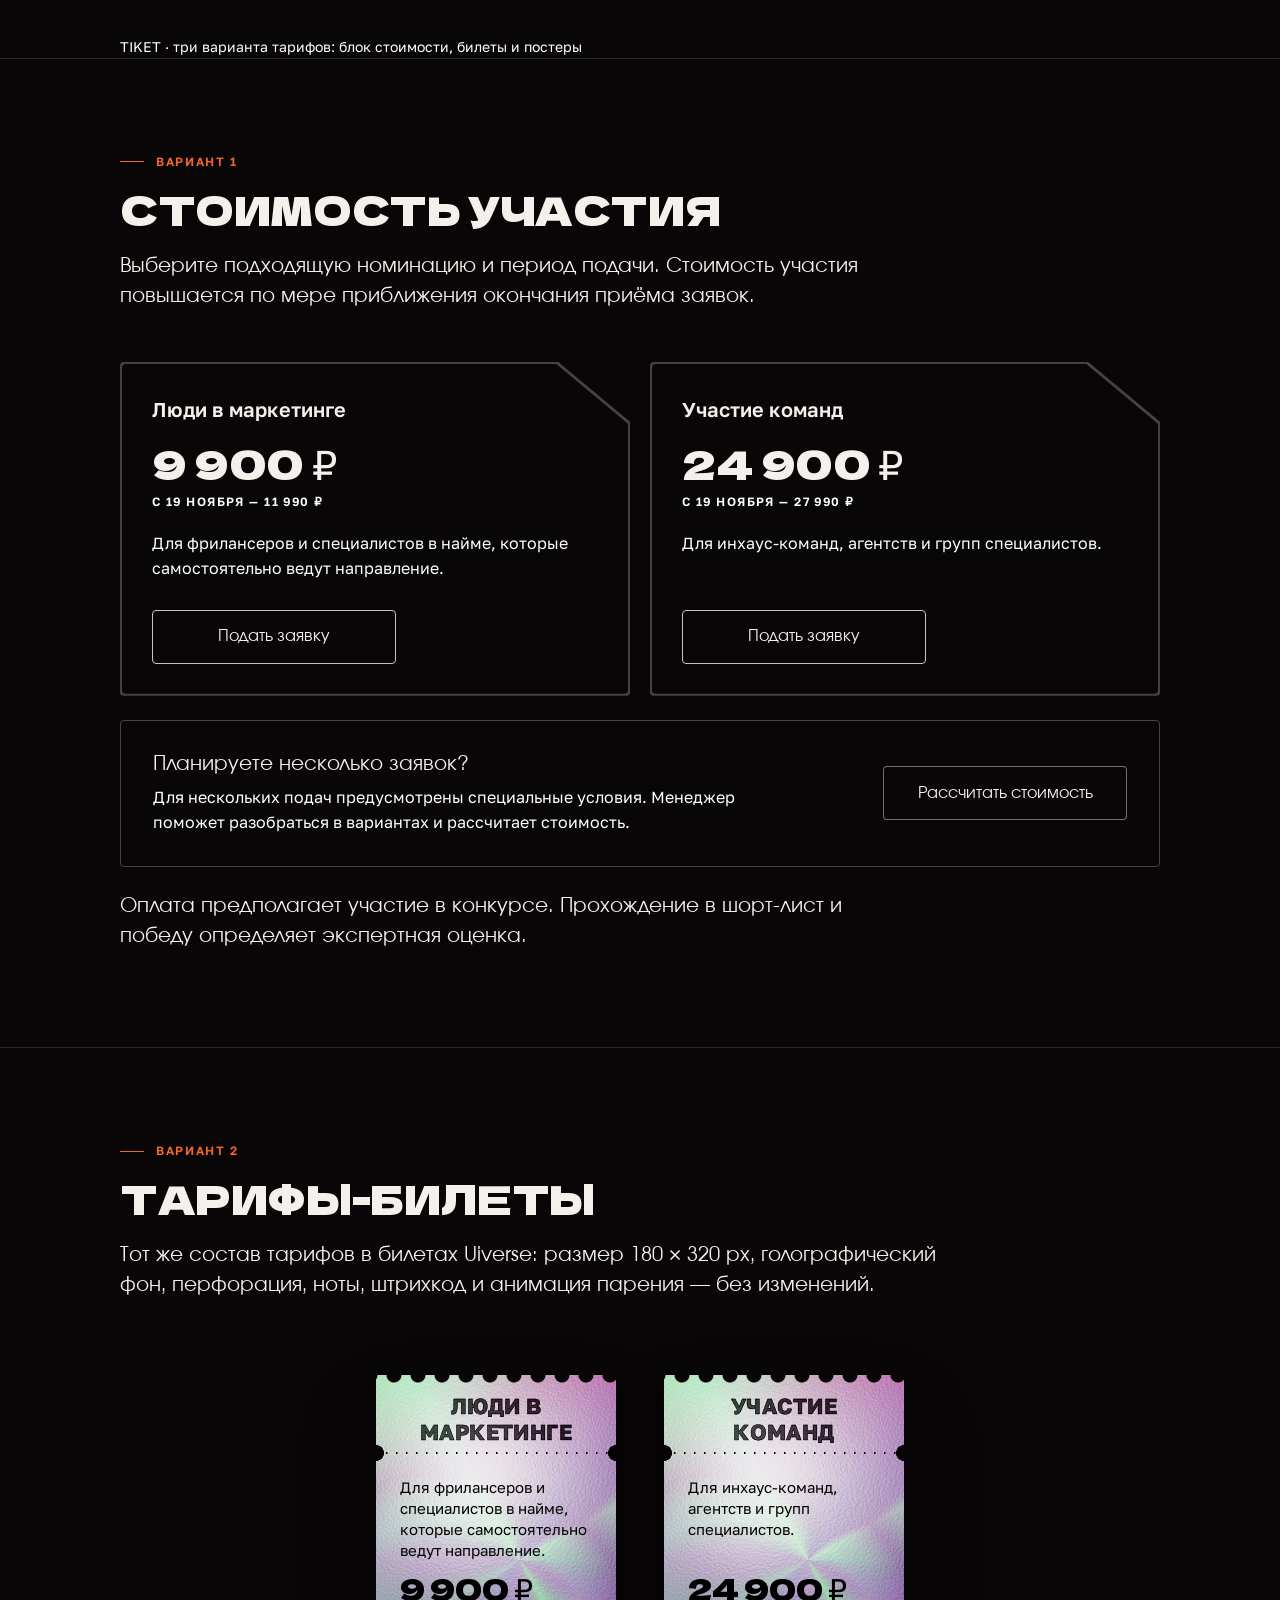
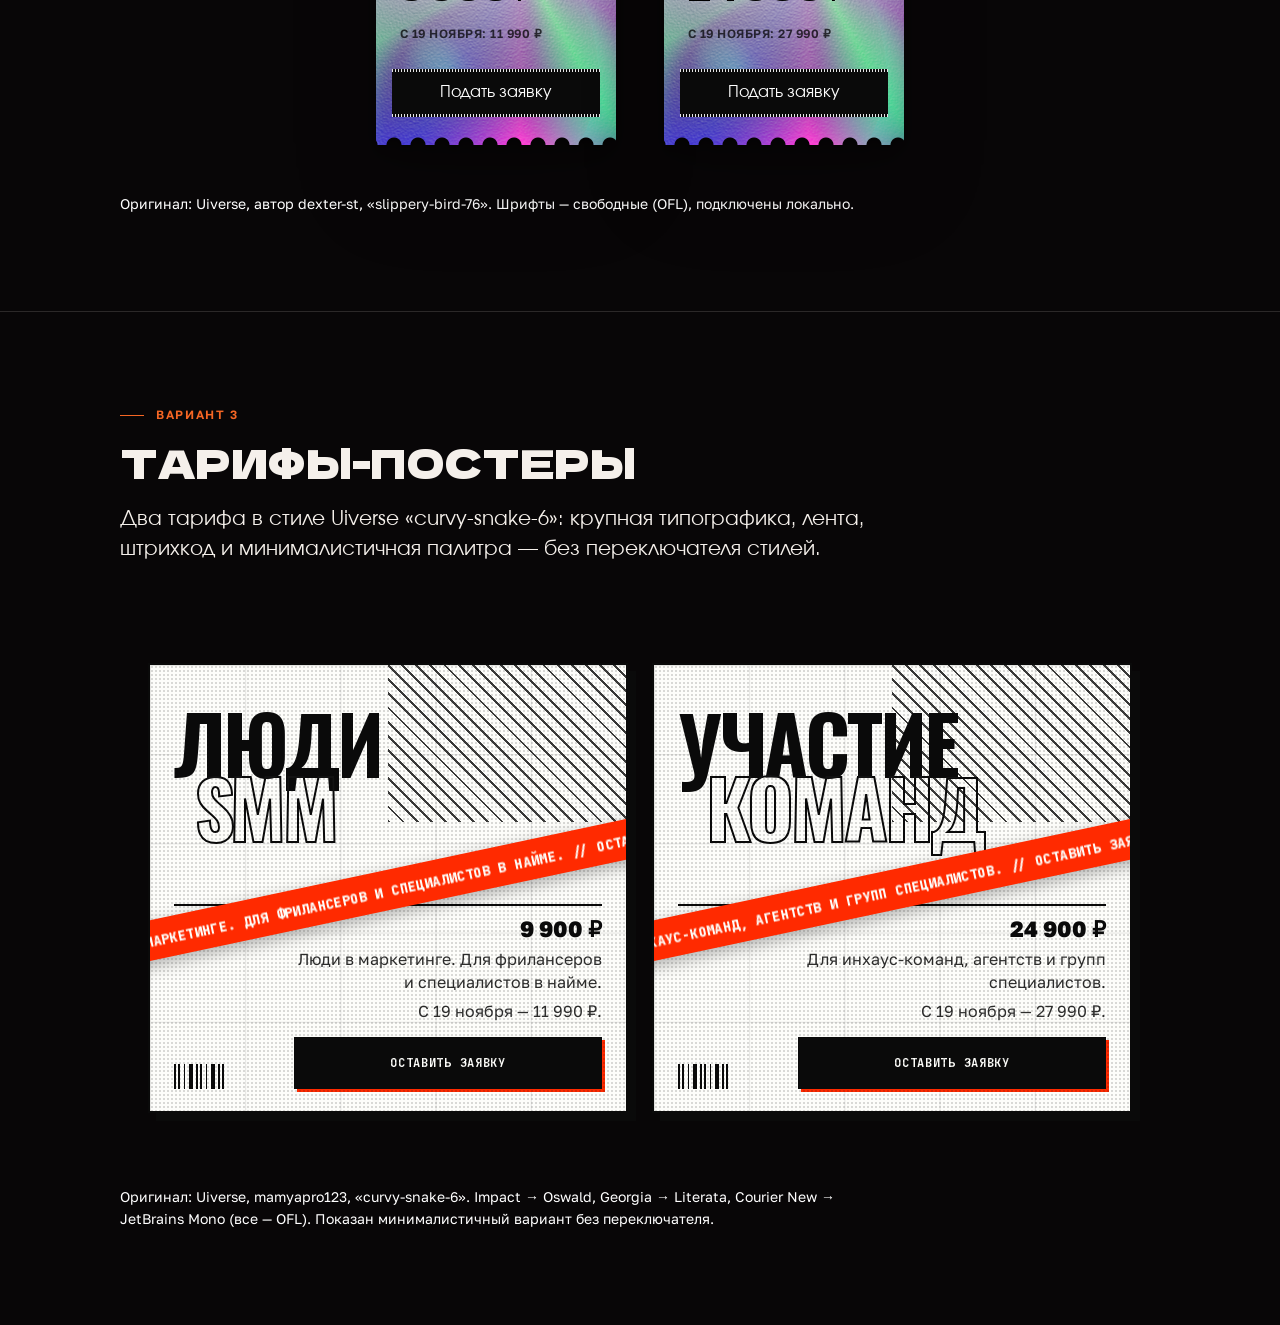
==== commit d29bc61a: "Tiket: вернуть три варианта тарифов, постеры без переключателя" ====
--- a/tiket/index.html
+++ b/tiket/index.html
@@ -3,7 +3,7 @@
 <head>
   <meta charset="UTF-8" />
   <meta name="viewport" content="width=device-width, initial-scale=1" />
-  <title>Tiket — билеты</title>
+  <title>Tiket — варианты тарифов</title>
   <meta name="theme-color" content="#080607" />
   <link rel="icon" href="data:image/svg+xml,%3Csvg xmlns='http://www.w3.org/2000/svg' viewBox='0 0 32 32'%3E%3Crect width='32' height='32' rx='6' fill='%23F56624'/%3E%3C/svg%3E">
   <link rel="stylesheet" href="css/tokens.css?v=9" />
@@ -19,8 +19,76 @@
        3) возвращены значения по умолчанию демо-страницы Uiverse: чёрный текст,
           line-height normal, нулевой радиус (сайт задаёт белый текст и радиус 4px);
        4) один общий SVG-фильтр на два билета (в оригинале фильтр лежал в карточке);
-       5) шрифты демо берутся из локальной папки fonts.
+       5) Inter подключён локально, Impact заменён на свободный Anton (OFL).
        ========================================================================== */
+
+    @font-face {
+      font-family: "Inter";
+      src: url("fonts/Inter-Regular.woff2") format("woff2");
+      font-weight: 400;
+      font-style: normal;
+      font-display: swap;
+    }
+    @font-face {
+      font-family: "Inter";
+      src: url("fonts/Inter-Medium.woff2") format("woff2");
+      font-weight: 500;
+      font-style: normal;
+      font-display: swap;
+    }
+    @font-face {
+      font-family: "Anton";
+      src: url("fonts/anton-latin.woff2") format("woff2");
+      font-weight: 400;
+      font-style: normal;
+      font-display: swap;
+    }
+    @font-face {
+      font-family: "Oswald";
+      src: url("fonts/oswald-cyrillic-700.woff2") format("woff2");
+      font-weight: 700;
+      font-style: normal;
+      font-display: swap;
+      unicode-range: U+0301, U+0400-045F, U+0490-0491, U+04B0-04B1, U+2116;
+    }
+    @font-face {
+      font-family: "Oswald";
+      src: url("fonts/oswald-latin-700.woff2") format("woff2");
+      font-weight: 700;
+      font-style: normal;
+      font-display: swap;
+      unicode-range: U+0000-00FF, U+0131, U+0152-0153, U+02BB-02BC, U+02C6, U+02DA, U+02DC, U+0304, U+0308, U+0329, U+2000-206F, U+20AC, U+2122, U+2191, U+2193, U+2212, U+2215, U+FEFF, U+FFFD;
+    }
+    @font-face {
+      font-family: "Literata";
+      src: url("fonts/Literata-Regular.woff2") format("woff2");
+      font-weight: 400;
+      font-style: normal;
+      font-display: swap;
+    }
+    @font-face {
+      font-family: "Literata";
+      src: url("fonts/Literata-Medium.woff2") format("woff2");
+      font-weight: 500;
+      font-style: normal;
+      font-display: swap;
+    }
+    @font-face {
+      font-family: "JetBrains Mono";
+      src: url("fonts/jetbrains-mono-cyrillic.woff2") format("woff2");
+      font-weight: 300 800;
+      font-style: normal;
+      font-display: swap;
+      unicode-range: U+0301, U+0400-045F, U+0490-0491, U+04B0-04B1, U+2116;
+    }
+    @font-face {
+      font-family: "JetBrains Mono";
+      src: url("fonts/jetbrains-mono-latin.woff2") format("woff2");
+      font-weight: 300 800;
+      font-style: normal;
+      font-display: swap;
+      unicode-range: U+0000-00FF, U+0131, U+0152-0153, U+02BB-02BC, U+02C6, U+02DA, U+02DC, U+0304, U+0308, U+0329, U+2000-206F, U+20AC, U+2122, U+2191, U+2193, U+2212, U+2215, U+FEFF, U+FFFD;
+    }
 
     .ticket-demo {
       position: relative;
@@ -762,16 +830,55 @@
 <main>
 
   <div class="wrap" style="padding-top:36px;padding-bottom:0">
-    <p class="small muted">TIKET · демонстрация билетов</p>
+    <p class="small muted">TIKET · три варианта тарифов: блок стоимости, билеты и постеры</p>
   </div>
+
+  <!-- 9. СТОИМОСТЬ — текущий блок без изменений -->
+  <section class="section" id="pricing">
+    <div class="wrap">
+      <div class="section-head">
+        <span class="eyebrow">Вариант 1</span>
+        <h2>Стоимость участия</h2>
+        <p class="lead">Выберите подходящую номинацию и период подачи. Стоимость участия повышается по мере приближения окончания приёма заявок.</p>
+      </div>
+
+      <div class="grid grid--2">
+        <article class="card price-card">
+          <h3>Люди в маркетинге</h3>
+          <div class="price">9 900 ₽</div>
+          <div class="price-note">с 19 ноября — 11 990 ₽</div>
+          <p class="muted">Для фрилансеров и специалистов в найме, которые самостоятельно ведут направление.</p>
+          <div class="price-card__action"><a class="btn" href="#pricing">Подать заявку</a></div>
+        </article>
+
+        <article class="card price-card">
+          <h3>Участие команд</h3>
+          <div class="price">24 900 ₽</div>
+          <div class="price-note">с 19 ноября — 27 990 ₽</div>
+          <p class="muted">Для инхаус-команд, агентств и групп специалистов.</p>
+          <div class="price-card__action"><a class="btn" href="#pricing">Подать заявку</a></div>
+        </article>
+      </div>
+
+      <div class="cta-strip">
+        <div class="cta-strip__text">
+          <h3>Планируете несколько заявок?</h3>
+          <p class="muted">Для нескольких подач предусмотрены специальные условия. Менеджер поможет разобраться в вариантах и рассчитает стоимость.</p>
+        </div>
+        <a class="btn btn--ghost" href="#pricing">Рассчитать стоимость</a>
+      </div>
+
+      <p class="lead" style="margin-top:24px;max-width:760px">Оплата предполагает участие в конкурсе. Прохождение в шорт-лист и победу определяет экспертная оценка.</p>
+    </div>
+  </section>
 
   <!-- ТЕСТ: те же тарифы в виде билетов -->
   <section class="section" id="tickets">
     <div class="wrap">
       <div class="section-head">
-        <span class="eyebrow">Демо</span>
-        <h2>Билеты</h2>
-        <p class="lead">Голографический фон, перфорация, ноты, штрихкод и анимация парения. Размер билета — 180 × 320 px.</p>
+        <span class="eyebrow">Вариант 2</span>
+        <h2>Тарифы-билеты</h2>
+        <p class="lead">Тот же состав тарифов в билетах Uiverse: размер 180 × 320 px, голографический фон, перфорация, ноты, штрихкод и анимация парения — без изменений.</p>
       </div>
 
       <div class="ticket-demo">
@@ -838,7 +945,84 @@
         </div>
       </div>
 
-      <p class="small muted test-note">Оригинал: Uiverse, автор dexter-st, «slippery-bird-76». Шрифты — Golos Text, Dela Gothic One и Involve (OFL).</p>
+      <p class="small muted test-note">Оригинал: Uiverse, автор dexter-st, «slippery-bird-76». Шрифты — свободные (OFL), подключены локально.</p>
+    </div>
+  </section>
+
+  <!-- ТЕСТ: те же тарифы в виде постеров -->
+  <section class="section" id="manifesto">
+    <div class="wrap">
+      <div class="section-head">
+        <span class="eyebrow">Вариант 3</span>
+        <h2>Тарифы-постеры</h2>
+        <p class="lead">Два тарифа в стиле Uiverse «curvy-snake-6»: крупная типографика, лента, штрихкод и минималистичная палитра — без переключателя стилей.</p>
+      </div>
+
+      <div class="manifesto-demo">
+        <div class="manifesto-showcase">
+<div class="presentation-stage">
+<div class="poster-row">
+              <div class="poster-card">
+                <div class="css-mesh-grain"></div>
+                <div class="drafting-grid"></div>
+
+                <div class="geo-orb"></div>
+
+                <div class="type-container">
+                  <div class="huge-text word-1">ЛЮДИ</div>
+                  <div class="huge-text word-2">SMM</div>
+                </div>
+
+                <div class="tape-ribbon">
+                  <div class="tape-scroll">
+                    <span>9 900 ₽ // ЛЮДИ В МАРКЕТИНГЕ. ДЛЯ ФРИЛАНСЕРОВ И СПЕЦИАЛИСТОВ В НАЙМЕ. // ОСТАВИТЬ ЗАЯВКУ //</span>
+                    <span>9 900 ₽ // ЛЮДИ В МАРКЕТИНГЕ. ДЛЯ ФРИЛАНСЕРОВ И СПЕЦИАЛИСТОВ В НАЙМЕ. // ОСТАВИТЬ ЗАЯВКУ //</span>
+                  </div>
+                </div>
+
+                <div class="poster-footer">
+                  <div class="barcode"></div>
+                  <div class="manifesto-text">
+                    <p class="poster-price">9&nbsp;900&nbsp;₽</p>
+                    <p class="desc">Люди в маркетинге. Для фрилансеров и специалистов в найме.<span class="desc-date nowrap">С 19 ноября — 11&nbsp;990&nbsp;₽.</span></p>
+                    <a class="poster-cta" href="#manifesto" aria-label="Оставить заявку — Люди в маркетинге, 9 900 ₽">Оставить заявку</a>
+                  </div>
+                </div>
+              </div>
+
+              <div class="poster-card">
+                <div class="css-mesh-grain"></div>
+                <div class="drafting-grid"></div>
+
+                <div class="geo-orb"></div>
+
+                <div class="type-container">
+                  <div class="huge-text word-1">УЧАСТИЕ</div>
+                  <div class="huge-text word-2">КОМАНД</div>
+                </div>
+
+                <div class="tape-ribbon">
+                  <div class="tape-scroll">
+                    <span>24 900 ₽ // ДЛЯ ИНХАУС-КОМАНД, АГЕНТСТВ И ГРУПП СПЕЦИАЛИСТОВ. // ОСТАВИТЬ ЗАЯВКУ //</span>
+                    <span>24 900 ₽ // ДЛЯ ИНХАУС-КОМАНД, АГЕНТСТВ И ГРУПП СПЕЦИАЛИСТОВ. // ОСТАВИТЬ ЗАЯВКУ //</span>
+                  </div>
+                </div>
+
+                <div class="poster-footer">
+                  <div class="barcode"></div>
+                  <div class="manifesto-text">
+                    <p class="poster-price">24&nbsp;900&nbsp;₽</p>
+                    <p class="desc">Для <span class="nowrap">инхаус-команд</span>, агентств и групп специалистов.<span class="desc-date nowrap">С 19 ноября — 27&nbsp;990&nbsp;₽.</span></p>
+                    <a class="poster-cta" href="#manifesto" aria-label="Оставить заявку — Участие команд, 24 900 ₽">Оставить заявку</a>
+                  </div>
+                </div>
+              </div>
+            </div>
+          </div>
+        </div>
+      </div>
+
+      <p class="small muted" style="max-width:760px;margin-top:24px">Оригинал: Uiverse, mamyapro123, «curvy-snake-6». Impact → Oswald, Georgia → Literata, Courier New → JetBrains Mono (все — OFL). Показан минималистичный вариант без переключателя.</p>
     </div>
   </section>
 
